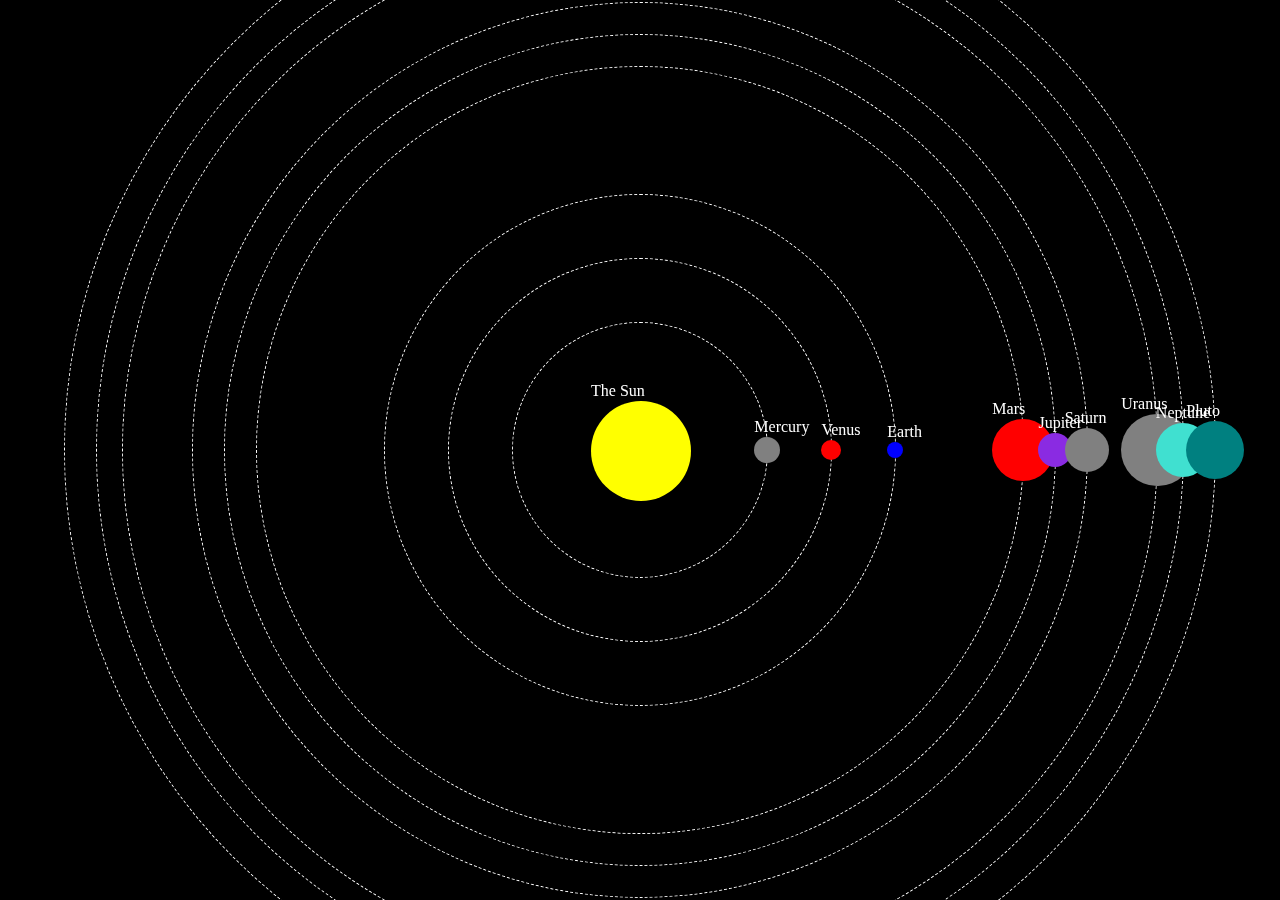
==== solarSystem.html @ ab00b557 "finishing up" ====
<!DOCTYPE html>
<html>
  <head>
    <meta charset="utf-8" />
    <meta http-equiv="X-UA-Compatible" content="IE=edge" />
    <title>Charlotte's Solar System</title>
    <meta name="viewport" content="width=device-width, initial-scale=1" />
    <link rel="stylesheet" href="styles/styles.css" />
  </head>
  <body>
    <main>
      <orbiting-planet 
        name="The Sun" 
        diameter="100px" 
        orbitDiameter="0" 
        yearDuration="99999999999999s" 
        colour="yellow"
      ></orbiting-planet>

      <orbiting-planet 
        name="Mercury" 
        diameter="10%" 
        orbitDiameter="20%" 
        yearDuration="2s" 
        colour="grey"
      ></orbiting-planet>
    
      <orbiting-planet 
        name="Venus" 
        diameter="5%" 
        orbitDiameter="30%" 
        yearDuration="3s" 
        colour="red"
      ></orbiting-planet>

      <orbiting-planet 
        name="Earth"
        diameter="3%" 
        orbitDiameter="40%" 
        yearDuration="6s" 
        colour="blue"
      ></orbiting-planet>

      <orbiting-planet 
        name="Mars"
        diameter="8%" 
        orbitDiameter="60%" 
        yearDuration="33s" 
        colour="red"
      ></orbiting-planet>

      <orbiting-planet 
        name="Jupiter"
        diameter="4%" 
        orbitDiameter="65%" 
        yearDuration="15s" 
        colour="blueviolet"
      ></orbiting-planet>

      <orbiting-planet 
        name="Saturn"
        diameter="5%" 
        orbitDiameter="70%" 
        yearDuration="2s" 
        colour="grey"
      ></orbiting-planet>
      
      <orbiting-planet 
        name="Uranus"
        diameter="7%" 
        orbitDiameter="81%" 
        yearDuration="24s" 
        colour="grey"
      ></orbiting-planet>

      <orbiting-planet 
        name="Neptune"
        diameter="5%" 
        orbitDiameter="85%" 
        yearDuration="40s" 
        colour="turquoise"
      ></orbiting-planet>

      <orbiting-planet 
        name="Pluto"
        diameter="5%" 
        orbitDiameter="90%" 
        yearDuration="120s" 
        colour="teal"
      ></orbiting-planet>
    </main>
    
    
    <script src="js/planet.js"></script>
  </body>
</html>
---- styles/styles.css ----
body {
  background: black;
  position: relative;
}
* {
  box-sizing: border-box;
}
.planet,
.orbit {
  position: fixed;
  width: 5%;
  background: blue;
  border-radius: 100%;
  top: 50%;
}
.planet:after,
.orbit:after {
  content: "";
  display: block;
  padding-bottom: 100%;
}
main {
  display: block;
  width: 50%;
  margin-left: 50%;
}
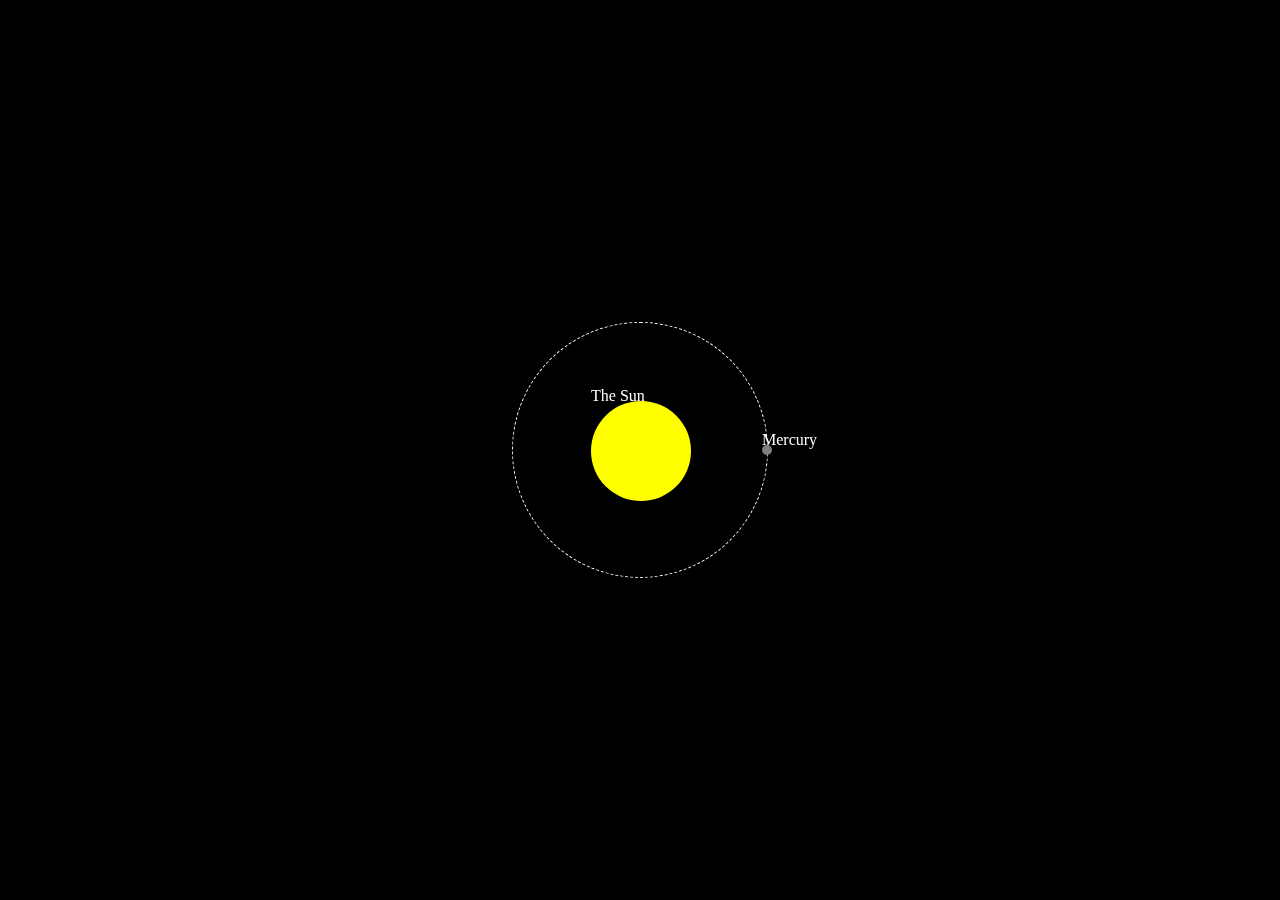
==== commit 0ad70a0f: "adding stuff" ====
--- a/solarSystem.html
+++ b/solarSystem.html
@@ -11,86 +11,23 @@
     <main>
       <orbiting-planet 
         name="The Sun" 
-        diameter="100px" 
+        diameter="100" 
         orbitDiameter="0" 
-        yearDuration="99999999999999s" 
+        yearDuration="0" 
         colour="yellow"
       ></orbiting-planet>
 
       <orbiting-planet 
-        name="Mercury" 
-        diameter="10%" 
-        orbitDiameter="20%" 
-        yearDuration="2s" 
+        name="Mercury"
+        diameter="10"
+        orbitDiameter="20" 
+        yearDuration="23" 
         colour="grey"
       ></orbiting-planet>
     
-      <orbiting-planet 
-        name="Venus" 
-        diameter="5%" 
-        orbitDiameter="30%" 
-        yearDuration="3s" 
-        colour="red"
-      ></orbiting-planet>
-
-      <orbiting-planet 
-        name="Earth"
-        diameter="3%" 
-        orbitDiameter="40%" 
-        yearDuration="6s" 
-        colour="blue"
-      ></orbiting-planet>
-
-      <orbiting-planet 
-        name="Mars"
-        diameter="8%" 
-        orbitDiameter="60%" 
-        yearDuration="33s" 
-        colour="red"
-      ></orbiting-planet>
-
-      <orbiting-planet 
-        name="Jupiter"
-        diameter="4%" 
-        orbitDiameter="65%" 
-        yearDuration="15s" 
-        colour="blueviolet"
-      ></orbiting-planet>
-
-      <orbiting-planet 
-        name="Saturn"
-        diameter="5%" 
-        orbitDiameter="70%" 
-        yearDuration="2s" 
-        colour="grey"
-      ></orbiting-planet>
-      
-      <orbiting-planet 
-        name="Uranus"
-        diameter="7%" 
-        orbitDiameter="81%" 
-        yearDuration="24s" 
-        colour="grey"
-      ></orbiting-planet>
-
-      <orbiting-planet 
-        name="Neptune"
-        diameter="5%" 
-        orbitDiameter="85%" 
-        yearDuration="40s" 
-        colour="turquoise"
-      ></orbiting-planet>
-
-      <orbiting-planet 
-        name="Pluto"
-        diameter="5%" 
-        orbitDiameter="90%" 
-        yearDuration="120s" 
-        colour="teal"
-      ></orbiting-planet>
     </main>
     
     
-    <script src="js/planet.js"></script>
+    <script src="js/OrbitingPlanet.js"></script>
   </body>
 </html>
--- a/styles/styles.css
+++ b/styles/styles.css
@@ -8,17 +8,10 @@
 .planet,
 .orbit {
   position: fixed;
-  width: 5%;
-  background: blue;
   border-radius: 100%;
   top: 50%;
 }
-.planet:after,
-.orbit:after {
-  content: "";
-  display: block;
-  padding-bottom: 100%;
-}
+
 main {
   display: block;
   width: 50%;
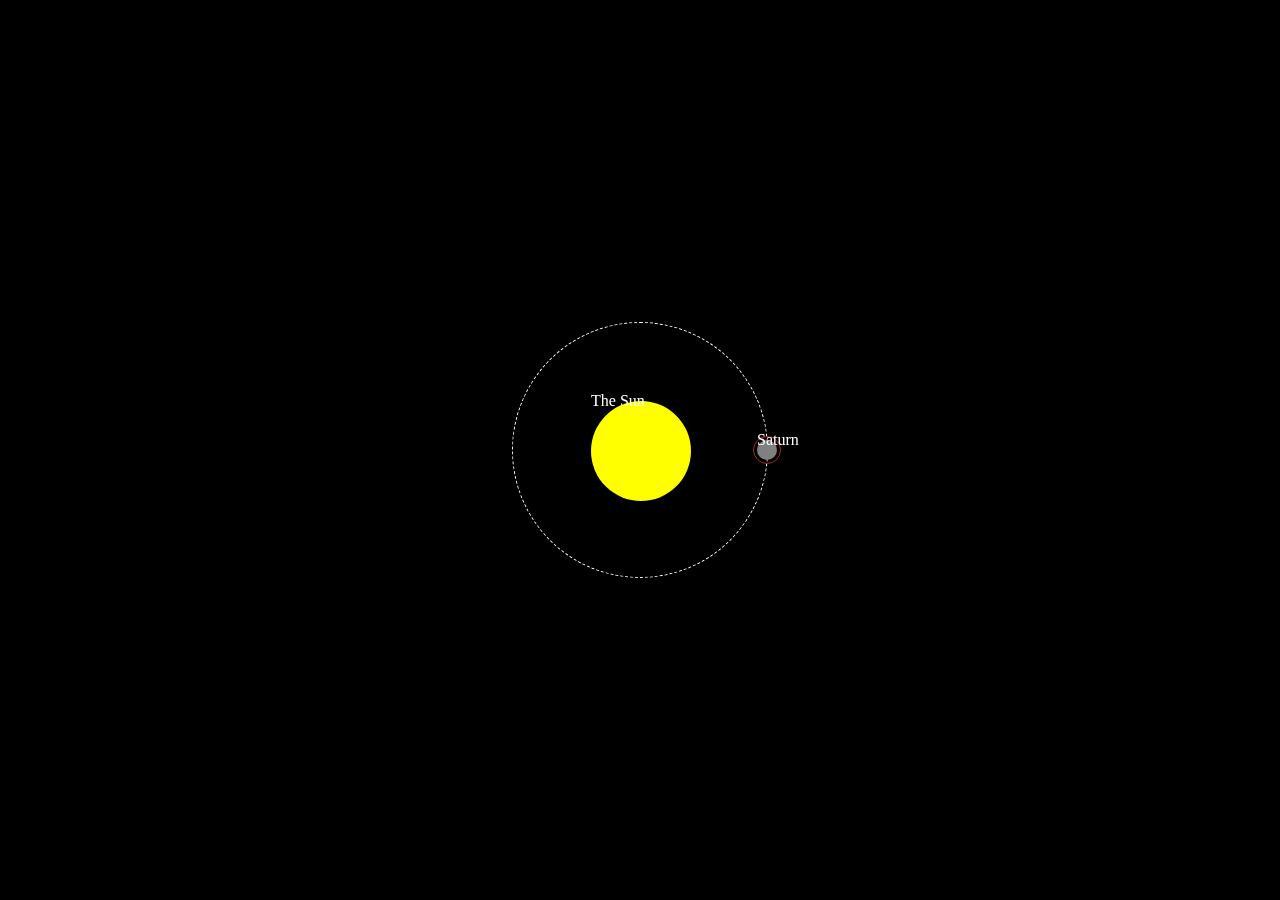
==== commit 9ce2e12e: "horribly adding the ring" ====
--- a/solarSystem.html
+++ b/solarSystem.html
@@ -18,11 +18,12 @@
       ></orbiting-planet>
 
       <orbiting-planet 
-        name="Mercury"
-        diameter="10"
+        name="Saturn"
+        diameter="20"
         orbitDiameter="20" 
         yearDuration="23" 
         colour="grey"
+        rings="true"
       ></orbiting-planet>
     
     </main>
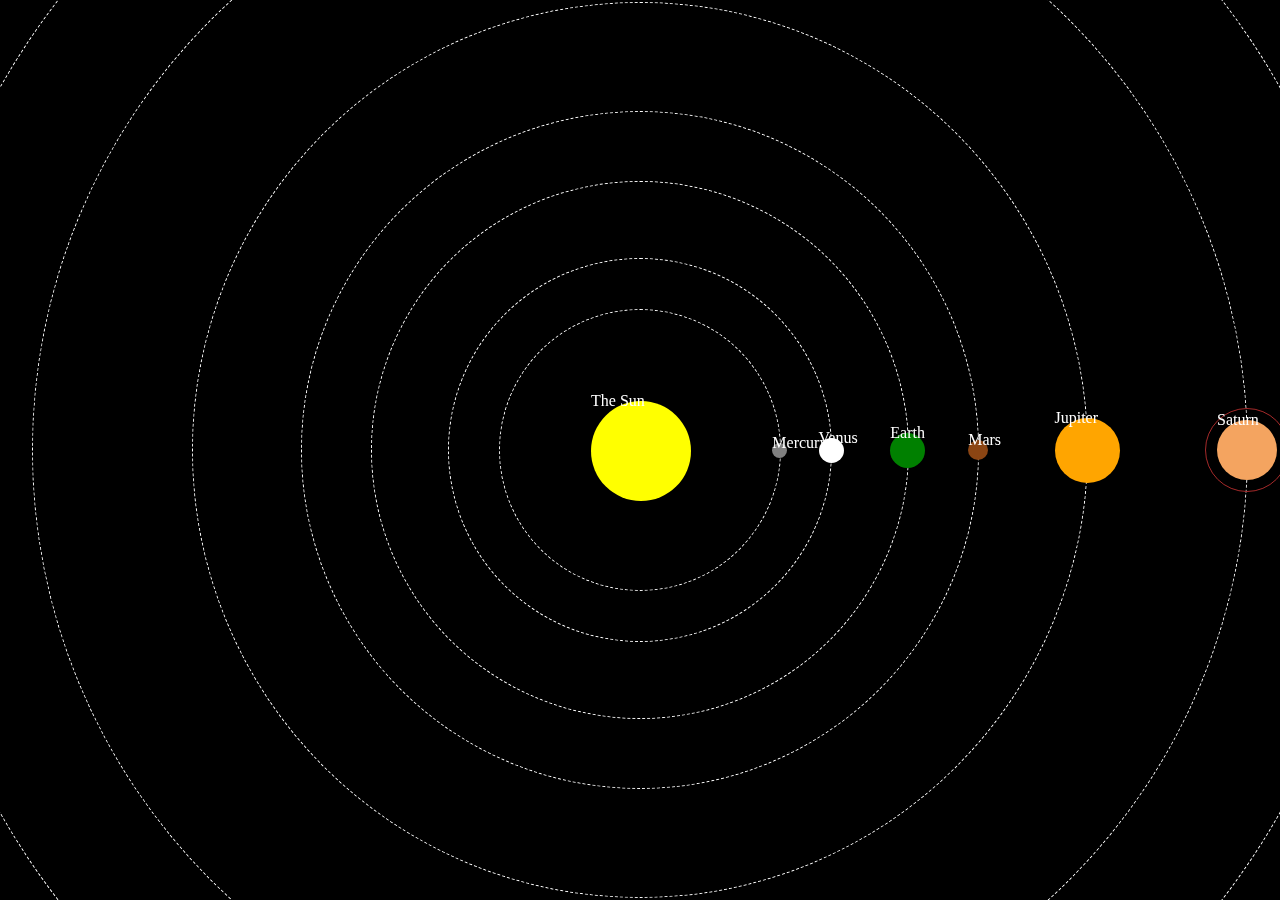
==== commit 47f1dfda: "importing charlotte's changes. Adding github action to deploy to s3" ====
--- a/solarSystem.html
+++ b/solarSystem.html
@@ -9,6 +9,7 @@
   </head>
   <body>
     <main>
+      <!----  ONLY CHANGE STUFF BETWEEN HERE ----->
       <orbiting-planet 
         name="The Sun" 
         diameter="100" 
@@ -18,14 +19,88 @@
       ></orbiting-planet>
 
       <orbiting-planet 
-        name="Saturn"
-        diameter="20"
-        orbitDiameter="20" 
-        yearDuration="23" 
+        name="Mercury"
+        diameter="15"
+        orbitDiameter="22"
+        yearDuration="9" 
         colour="grey"
-        rings="true"
       ></orbiting-planet>
-    
+
+      <orbiting-planet 
+      name="Venus"
+      diameter="25"
+      orbitDiameter="30" 
+      yearDuration="23" 
+      colour="white"
+    ></orbiting-planet>
+
+    <orbiting-planet 
+    name="Earth"
+    diameter="35"
+    orbitDiameter="42" 
+    yearDuration="37" 
+    colour="green"
+  ></orbiting-planet>
+
+  <orbiting-planet 
+  name="Mars"
+  diameter="20"
+  orbitDiameter="53" 
+  yearDuration="69" 
+  colour="saddlebrown"
+></orbiting-planet>
+
+<orbiting-planet 
+name="Jupiter"
+diameter="65"
+orbitDiameter="70" 
+yearDuration="433" 
+colour="orange"
+></orbiting-planet>
+
+<orbiting-planet 
+name="Saturn"
+diameter="60"
+orbitDiameter="95" 
+yearDuration="1076" 
+colour="Sandybrown"
+rings="yes"
+></orbiting-planet>
+
+<orbiting-planet 
+name="Uranus"
+diameter="40"
+orbitDiameter="115" 
+yearDuration="3069" 
+colour="turquoise"
+></orbiting-planet>
+
+
+<orbiting-planet 
+name="Neptune"
+diameter="45"
+orbitDiameter="130" 
+yearDuration="6019" 
+colour="darkblue"
+></orbiting-planet>
+
+<orbiting-planet 
+name="Pluto"
+diameter="20"
+orbitDiameter="140" 
+yearDuration="9052" 
+colour="saddlebrown"
+></orbiting-planet>
+
+
+
+
+
+
+      
+  
+
+    <!--------AND HERE ------>
     </main>
     
     
